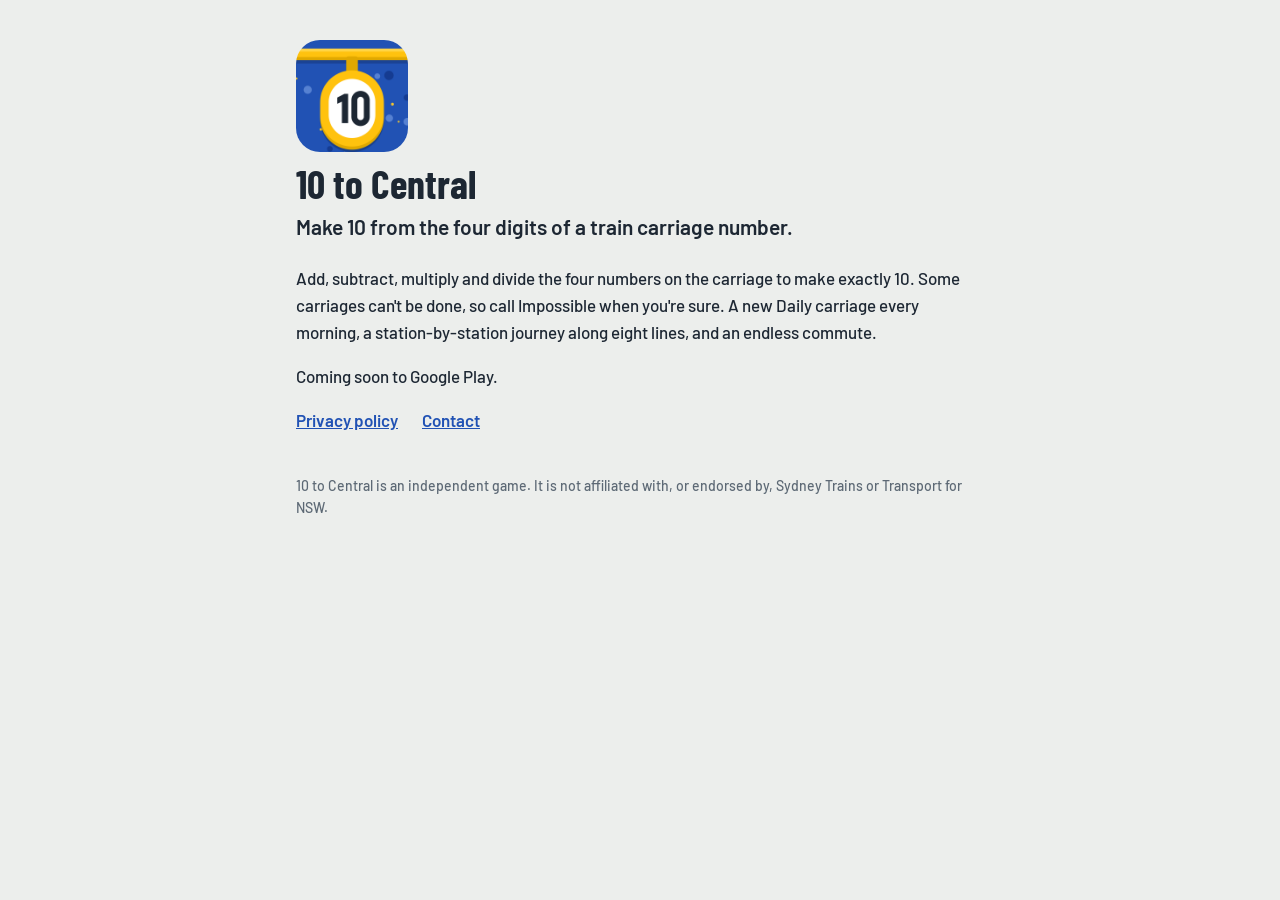
==== index.html @ dd7ed43f "10 to Central: home page, privacy policy, app-ads.txt Co-Authored-By: Claude Opus 5.5 <noreply@anthr" ====
<!doctype html>
<html lang="en-AU">
<head>
<meta charset="utf-8">
<meta name="viewport" content="width=device-width, initial-scale=1">
<title>10 to Central</title>
<meta name="description" content="Make 10 from the four digits of a train carriage number.">
<link rel="icon" href="icon.png">
<link rel="stylesheet" href="style.css">
</head>
<body>
<main>
<img class="icon" src="icon.png" alt="" width="112" height="112">
<h1>10 to Central</h1>
<p class="lead">Make 10 from the four digits of a train carriage number.</p>
<p>Add, subtract, multiply and divide the four numbers on the carriage to make exactly 10. Some
carriages can't be done, so call Impossible when you're sure. A new Daily carriage every
morning, a station-by-station journey along eight lines, and an endless commute.</p>
<p>Coming soon to Google Play.</p>
<ul class="links">
<li><a href="privacy.html">Privacy policy</a></li>
<li><a href="mailto:stan.korotun@gmail.com">Contact</a></li>
</ul>
<p class="muted small">10 to Central is an independent game. It is not affiliated with, or
endorsed by, Sydney Trains or Transport for NSW.</p>
</main>
</body>
</html>
---- style.css ----
@import url("https://fonts.googleapis.com/css2?family=Barlow:wght@500;600&family=Barlow+Condensed:wght@700&display=swap");

:root {
	--wall: #ECEEEC;
	--card: #FFFFFF;
	--ink: #1D2733;
	--muted: #5D6975;
	--rail: #FFC20E;
	--seat: #2152B4;
	--seam: #CDD2D4;
}

@media (prefers-color-scheme: dark) {
	:root {
		--wall: #12171D;
		--card: #1B222B;
		--ink: #E8ECEF;
		--muted: #9AA6B2;
		--seat: #8CAFF0;
		--seam: #2E3843;
	}
}

* { box-sizing: border-box; }

body {
	margin: 0;
	background: var(--wall);
	color: var(--ink);
	font: 500 17px/1.6 "Barlow", system-ui, sans-serif;
}

main {
	max-width: 720px;
	margin: 0 auto;
	padding: 40px 16px 64px;
}

h1, h2 {
	font-family: "Barlow Condensed", "Barlow", sans-serif;
	font-weight: 700;
	line-height: 1.15;
}

h1 { font-size: 40px; margin: 8px 0 4px; }
h2 { font-size: 26px; margin: 32px 0 8px; }

a { color: var(--seat); font-weight: 600; }

ul { padding-left: 22px; }

.icon { border-radius: 24px; display: block; }
.lead { font-size: 21px; font-weight: 600; margin-top: 0; }
.muted { color: var(--muted); }
.small { font-size: 14px; margin-top: 40px; }
.back { margin: 0 0 8px; }
.links { list-style: none; padding: 0; display: flex; gap: 24px; }
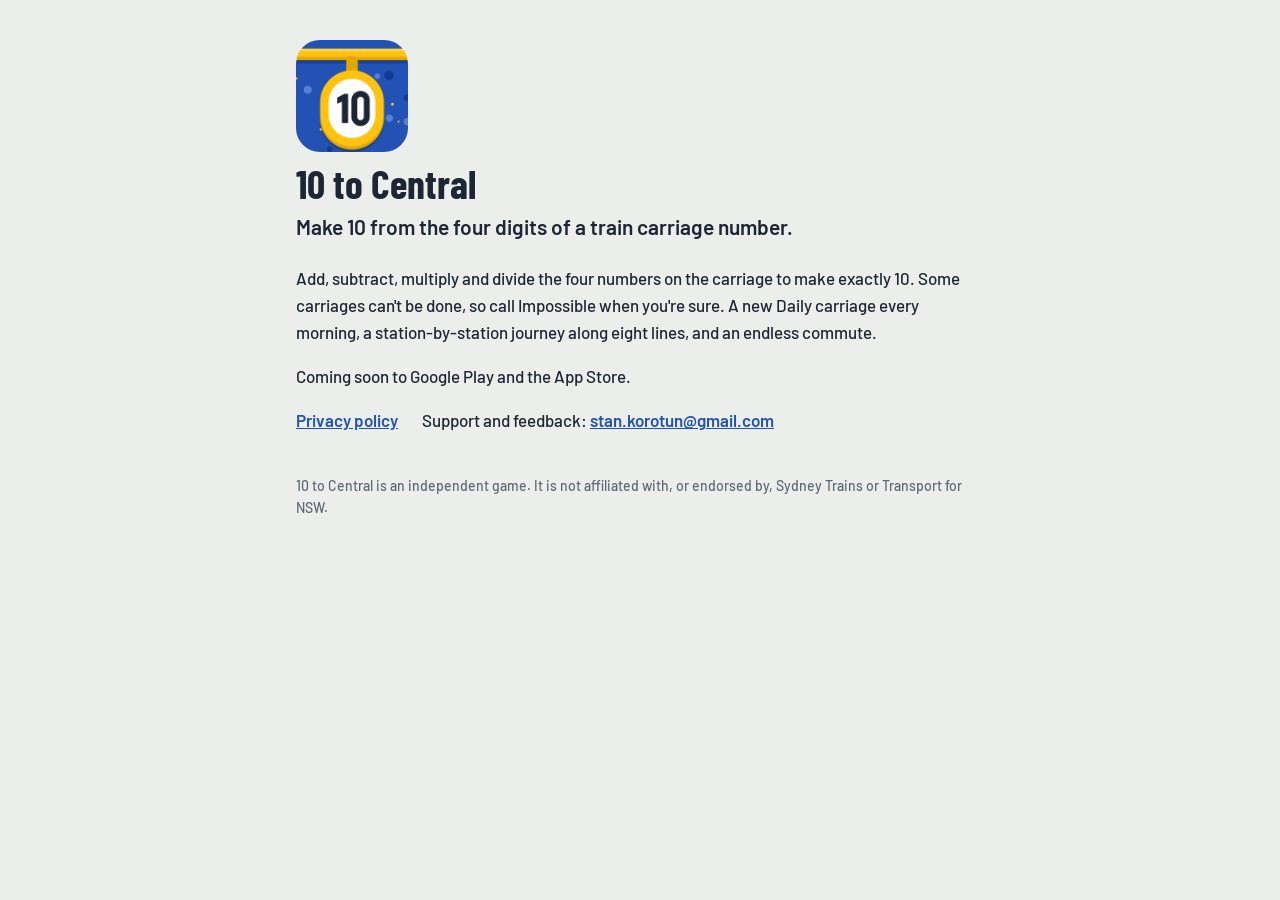
==== commit bc12ce45: "iPhone: privacy policy covers App Tracking Transparency; support email on home page Co-Authored-By: " ====
--- a/index.html
+++ b/index.html
@@ -16,10 +16,10 @@
 <p>Add, subtract, multiply and divide the four numbers on the carriage to make exactly 10. Some
 carriages can't be done, so call Impossible when you're sure. A new Daily carriage every
 morning, a station-by-station journey along eight lines, and an endless commute.</p>
-<p>Coming soon to Google Play.</p>
+<p>Coming soon to Google Play and the App Store.</p>
 <ul class="links">
 <li><a href="privacy.html">Privacy policy</a></li>
-<li><a href="mailto:stan.korotun@gmail.com">Contact</a></li>
+<li>Support and feedback: <a href="mailto:stan.korotun@gmail.com">stan.korotun@gmail.com</a></li>
 </ul>
 <p class="muted small">10 to Central is an independent game. It is not affiliated with, or
 endorsed by, Sydney Trains or Transport for NSW.</p>
